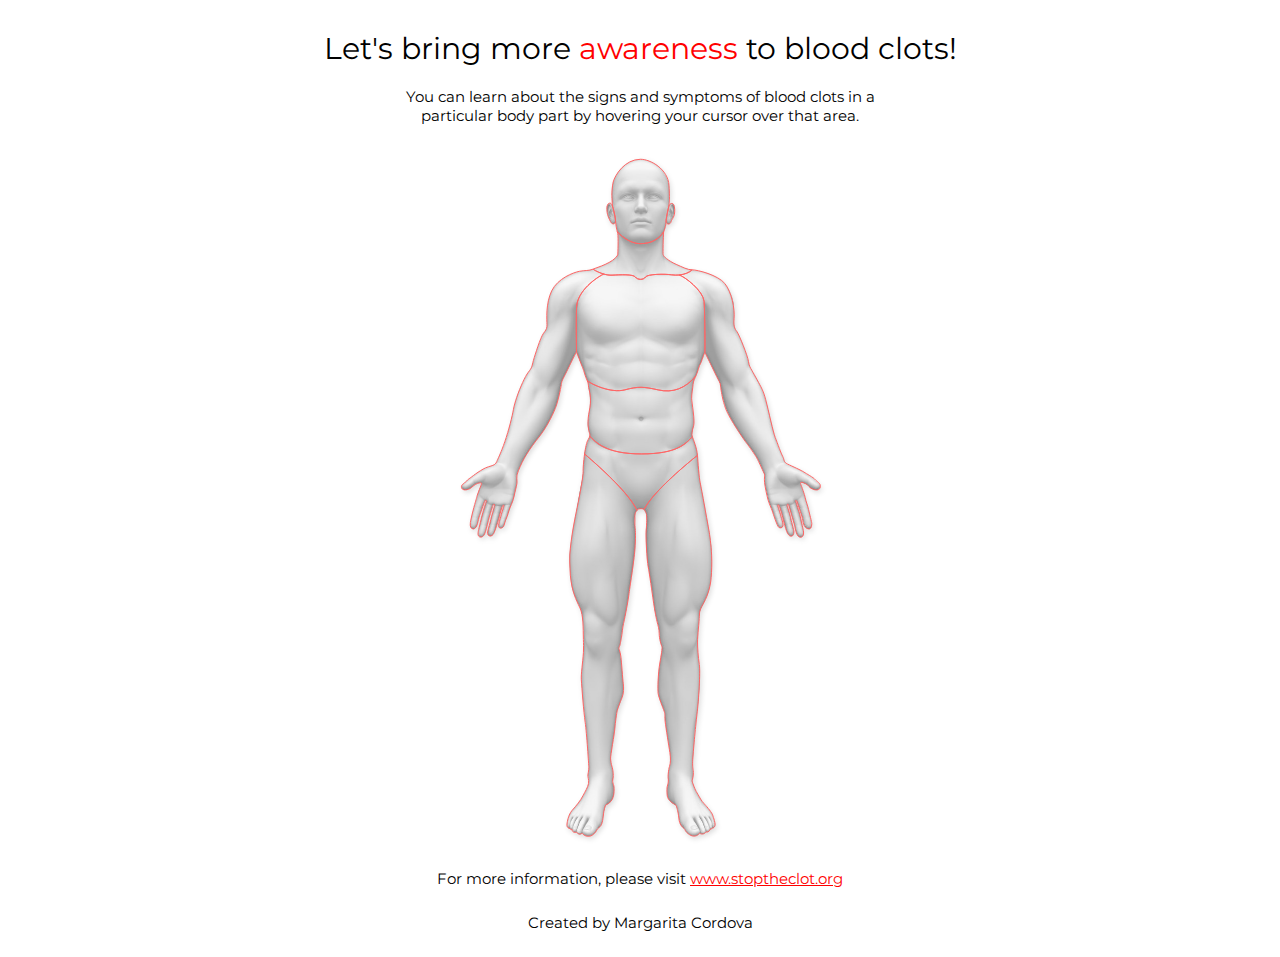
==== index.html @ 04d6c454 "Add files via upload" ====
<!doctype html>
<html lang="en">
<head>
<linK rel="stylesheet" href="stylesheet.css">
<link rel="preconnect" href="https://fonts.googleapis.com">
<link rel="preconnect" href="https://fonts.gstatic.com" crossorigin>
<link href="https://fonts.googleapis.com/css2?family=Montserrat:wght@500&display=swap" rel="stylesheet">
 
<meta charset="UTF-8" />
  <title>Blood Clots Awareness!</title>
  <link href="./anatomy-style.css"  rel="stylesheet" type="text/css"/>
  <script src="./jquery.min.js"></script>
  <script src="./anatomy-config.js"></script>
  <script src="./anatomy-script.js"></script>
</head>

<body>

  <header class="lineUp">Let's bring more <span style="color: red;">awareness</span> to blood clots!</header>
  <p class="instructions">You can learn about the signs and symptoms of blood clots in a <br>particular body part by hovering your cursor over that area.</p>
<span id="tip-basic"></span>
<div id="basic-wrapper" style="opacity:0;"><!-- basic-v2.6 -->
  <div id="basic-basea">
    <svg version="1.1" xmlns="http://www.w3.org/2000/svg" viewBox="0 0 800 1360" xml:space="preserve">
      <image overflow="visible" width="800" height="1360" xlink:href="images/modela.png" ></image>
      <path id="basic_1" class="head" fill="transparent" stroke="#8C8C8C" vector-effect="non-scaling-stroke" d="M456.334,107.667c-1.001,4.667-6.417,27.583-5.709,32.708c0.25,3.375-2.125,13-4.75,18.625c-9.208,14.333-24.041,23-45.708,23C378.5,182,359,162.667,356,158.667c-2.167-6.334-2.666-13.667-3.333-18.834c0-10-4.627-25.305-6.667-33c0.333-3.834-0.333-11.5-0.667-16.167s0.585-19.872,2.5-28.167c3-13,22.333-44.5,53.167-44.5c19,0,53.668,19,55.334,51C458,101,457.001,100.334,456.334,107.667z M337.833,105c-4,4-1.833,17-0.833,20.667s5.833,14.666,7.167,15.833c1.333,1.167,5.167,4.833,8.5-1.667c0-10-4.627-25.305-6.667-33C345,105.001,341.833,101,337.833,105z M450.625,140.375c3.75,6.375,8.875,3.25,10-1.75s7.625-7.875,6.75-23.625s-8.041-11.666-11.041-7.333C455.333,112.334,449.917,135.25,450.625,140.375z"/>
      <path id="basic_2" class="neck" fill="transparent" stroke="#8C8C8C" vector-effect="non-scaling-stroke" d="M345.667,243.167c15.667-0.833,41.167-2.166,45.333,3.667c4.167,5.833,15.834,6,19.667,0c3.833-6,38.028-6.245,50.833-4.333c4.95,0.739,9.833,0.81,14.438,0.363c10.976-1.066,20.373-5.078,25.342-10.017c-8.889,0.081-18.524-5.195-31.03-10.721C454.125,215,445.625,206.25,445,203.5s0.125-34.5,0.875-44.5c-9.208,14.333-24.041,23-45.708,23C378.5,182,359,162.667,356,158.667c2.167,6.333,1.5,29.833,0.75,45.333c-8.5,15.25-40,24-48,27.5c2.042,1.655,10.695,6.598,20.857,9.508C334.793,242.493,340.373,243.448,345.667,243.167z"/>
      <path id="basic_3" class="chest" fill="transparent" stroke="#8C8C8C" vector-effect="non-scaling-stroke" d="M524.5,294c-2.018-20.749-37.75-48.25-48.562-51.137c-4.605,0.447-9.488,0.376-14.438-0.363c-12.805-1.911-47-1.667-50.833,4.333c-3.833,6-15.5,5.833-19.667,0c-4.167-5.833-29.667-4.5-45.333-3.667c-5.294,0.281-10.873-0.674-16.059-2.159c-8.004,3.48-46.033,26.426-52.127,58.308c-0.46,2.402-0.744,4.852-0.814,7.351c-1,35.667,0.003,72.11-0.165,85.722c0.383-0.096,9.665,25.111,12.165,30.778c2.5,5.667,5.083,17.833,8.583,24.583C305.5,455.5,344,473,370.5,466s36.5-6.244,65,0.128c28.5,6.372,52.668-2.794,73.084-27.211c1.25-3.25,4.75-11.75,5.333-15s2.667-6.999,4.084-9.749c1.417-2.75,7.455-21.675,8.005-21.176C526.678,379.65,525.667,306.001,524.5,294z"/>
      <path id="basic_4" class="abdomen" fill="transparent" stroke="#8C8C8C" vector-effect="non-scaling-stroke" d="M435.5,466.128C407,459.756,397,459,370.5,466s-65-10.5-73.25-18.25c3.5,6.75,2,12,3.75,17.75s5,21.334,0.5,41.501c-4.5,20.167-1.667,35.666-0.5,40.166c0.785,3.029,2.326,5.001,1.419,8.814C314,567.5,332.834,590.5,402.917,590.5s86.417-20.498,98.75-33.499c-1.666-4.5-0.501-12,2.499-21.167s-3.499-44.667-3.833-52.833c-0.334-8.166,2.501-21.5,2.751-27.584c0.25-6.084,4.25-13.25,5.5-16.5C488.168,463.334,464,472.5,435.5,466.128z"/>
      <path id="basic_5" class="pelvis" fill="transparent" stroke="#8C8C8C" vector-effect="non-scaling-stroke" d="M501.667,557.001C489.334,570.002,473,590.5,402.917,590.5s-88.917-23-100.498-34.519c-0.44,1.851-1.458,4.137-3.419,7.188c-2.708,4.214-5.009,15.491-6.673,27.332c10.34,9.027,56.211,47.94,84.085,82.636c7.636,9.505,13.921,18.693,17.755,26.864c1-2.167,2.75-2.833,6.833-3.167s5.75,0.834,6.917,1.584c3.8-7.69,10.228-16.519,18.101-25.734c28.214-33.03,74.964-71.046,85.649-79.515C510.667,579.502,503.333,561.501,501.667,557.001z"/>
      <path id="basic_6" class="arm-rt" fill="transparent" stroke="#8C8C8C" vector-effect="non-scaling-stroke" d="M308.75,231.5c-8,3.5-15.5,2-26.75,4.25S240.5,249,228.5,273.5s-9.5,57-9.25,65.75c0.034,1.202,0.012,2.258-0.058,3.222c-0.436,6.049-2.914,8.093-7.442,14.778C206.5,365,196.5,396.5,193,408.5c-0.507,1.738-0.896,3.229-1.221,4.551c-1.918,7.803-1.51,9.506-8.779,18.699c-5.907,7.47-15.794,29.063-22.538,48.927c-2.96,8.722-5.318,17.111-6.462,23.823c-2.028,11.896-8.779,39.212-16.707,62.487c-1.735,5.094-3.563,9.992-5.337,14.495c-5.112,12.975-9.775,22.651-10.456,24.143c-0.886,1.939-1.456,3.337-2.977,4.62c-1.911,1.612-5.326,3.042-12.773,5.13c-1.854,0.519-3.833,1.291-5.874,2.231c-12.688,5.84-27.892,18.435-31.876,21.019c-4.625,3-7.75,8.375-11.875,10.5s-4.125,8.625,0,10.5s9.625,0.125,13-1.5s9.042-8.457,15.5-10.5c3.788-1.198,7.625-1.5,7.625,0.125s-8.5,22.375-9.125,25.5s-3.875,13.875-5.875,21.125s-5.5,21.25-6.75,29.25s0.875,11.75,5.125,12.625s7.875-7.625,8.646-10.625s2.854-12.75,3.979-15.5s6.625-18.75,8-22s2.375-8.625,4.375-7.75s-0.375,5.875-1.75,9.75S91.75,714.875,91,718.75s-5,19.75-5.25,22.5s-1.875,8.75,2.75,10.5s7.75-1.875,9.5-5.625s5.375-17.625,7.375-26.125s5.75-19.5,7.125-24s2.125-8,3.875-7.875s1.5,2.5,0.75,4.75S111,713.5,110,718.5s-4.25,16.125-5.375,20.375s-1.75,9.25,2.5,10.75s6.875-1.5,8.75-4.75s7.875-21.5,9.369-27.125c1.494-5.625,4.756-18.5,6.131-22.375s2.5-5.625,3.625-5.5s0.25,2.625-1.125,7s-5.375,18.5-7.125,25s-2.25,9.625,0,12s7.083-0.541,8.25-2.541s3-11,5.667-16.333c1.676-3.352,3.669-11.246,6.53-19.381c1.691-4.808,4.336-9.699,5.636-13.786c0.352-1.106,0.67-2.172,0.973-3.219c2.707-9.367,3.628-16.586,6.027-25.281c2.667-9.667,0.167-11.667,1-20.167c0.096-0.975,0.344-2.156,0.705-3.482c2.127-7.809,8.37-20.88,13.05-29.598c1.457-2.714,2.764-5.01,3.745-6.587c4.667-7.5,11.917-19.251,24.917-35.251s25.5-39.75,32-55.75c0.255-0.629,0.508-1.285,0.76-1.953c6.154-16.332,11.13-43.69,11.49-47.172c0.245-2.366,0.815-4.26,2.15-7.163c0.711-1.544,1.634-3.368,2.85-5.712c3.5-6.75,23.363-47.953,24.001-48.111c0.168-13.611-0.835-50.055,0.165-85.722c0.07-2.499,0.354-4.949,0.814-7.351c6.094-31.882,44.123-54.828,52.127-58.308C319.445,238.098,310.792,233.155,308.75,231.5z"/>
      <path id="basic_7" class="arm-lt" fill="transparent" stroke="#8C8C8C" vector-effect="non-scaling-stroke" d="M740.25,640.25c-2.75-3.75-17.5-11.5-21.75-14.5c-2.125-1.5-7.938-4.375-14.281-7.375c-6.344-3-13.219-6.125-17.469-8.125c-8.5-4-5.75-8.25-9.5-15c-1.7-3.061-4.019-8.847-6.417-15.19c-2.89-7.643-5.898-16.096-8.083-21.56c-4-10-12.75-51-18.75-74.25c-2.028-7.858-4.954-16.439-9.03-24.074c-4.97-9.31-16.414-30.066-17.72-32.176c-3.25-5.25-5.336-9.194-6.5-17.25c-1.625-11.25-17.875-51.25-22-57.25c-2.265-3.294-4.53-6.027-5.655-11.06c-0.768-3.438-1.004-7.947-0.345-14.44c1.931-19.007-4.875-52.125-17.875-68.5s-53.125-26.75-63.595-26.654c-4.969,4.939-14.366,8.951-25.342,10.017C486.75,245.75,522.482,273.251,524.5,294c1.167,12.001,2.178,85.65,1.506,98.992c0.108,0.098,20.827,42.675,23.494,48.175s7,11.333,7,17.333c0,1.363,1.692,13.781,4.385,25.353c2.187,9.397,5.372,18.235,6.115,20.147c7,18,35.75,60.25,40.375,65.875s16.49,23.007,19.5,28.25c1.544,2.69,5.188,10.48,8.506,17.668c3.15,6.824,6.007,13.104,6.494,13.957c1,1.75-0.875,7.125,0.125,16.25s4.125,23.25,6.375,32.125s7,18.375,8.5,22.875s9.403,29.364,12.625,32c2.75,2.25,7.5,0.75,8.25-2.75s-1.625-10.875-2.5-14.125s-5.625-19.25-6.5-21.75s-2-5.125-0.25-5.125s2.125,2.75,3.25,5.625s5.875,19.5,6.875,24.125s4.5,17,6.25,21.75s5,10,9,9.75s4.875-4.75,5.125-8.375s-5.875-23.5-6.375-27.625s-5.375-19.25-6.125-21.25s-1.375-5,0.625-5.125s2.875,5.625,3.75,8.625s9.75,31.875,10.25,35.5s2.625,14.5,6,17.75c2.744,2.643,5.625,3.875,8.625,0.875s2.25-10,0.875-15.25s-4.625-21.125-5.5-25s-6.375-20.875-7.25-24s-2.125-5.375-1.125-5.75s2.25,1.125,3.5,5.25s6.625,20.5,8.375,25.5s1.5,11.625,4.125,17.375s7,7.625,10.625,7.125s4.277-7.391,4.375-10.125c0.098-2.734-4.75-20.5-6.25-27.375s-5.25-16.625-6.5-23s-7.375-23.375-8.625-26s-0.625-4.75,2.5-3.875s9.25,2.625,13,7.625s10.875,6.75,13.375,7s8.5,0.375,9.25-6.375S743,644,740.25,640.25z"/>
      <path id="basic_8" class="leg-rt" fill="transparent" stroke="#8C8C8C" vector-effect="non-scaling-stroke" d="M390.083,712.333c-0.25-8.667,3.083-10.166,4.083-12.333c-3.834-8.171-10.12-17.359-17.755-26.864c-27.874-34.696-73.744-73.608-84.084-82.636c-2.021,14.389-3.102,29.611-2.827,34c0.5,8-6.5,46-11.5,70c-3.981,19.107-12.131,56.915-14.375,92.477c-0.575,9.106,0.172,18.063,0.375,26.523c0.845,35.061,9.541,55.489,16.139,69.427c1.212,2.56,2.353,4.901,3.361,7.073c6.5,14,6,37.5,6.5,61c0.078,3.657,0.262,7.679,0.348,11.921c0.085,4.202,0.072,8.622-0.239,13.122c-1.393,20.15-4.799,41.913-4.109,52.957c1,16,4.5,62,7.5,83s6.875,83,7.125,87.5c0.06,1.082,0.008,2.26-0.107,3.478c-0.363,3.847-1.388,8.108-1.768,11.147c-0.5,4,2.125,8.625,1.375,15.875c-0.034,0.332-0.091,0.67-0.146,1.008c-1.15,7.047-6.68,15.393-10.854,23.742c-4.375,8.75-13,19.375-21,28.25c-2.286,2.536-4.111,5.777-5.548,9.185c-3.593,8.519-4.755,18.083-4.577,20.315c0.25,3.125,3.125,5.875,6.125,5.5c0,1.125,1,2.875,4.25,2.5c0.25,2,0,6.25,8.25,5c4,4.875,7.875,4.625,10.75,1.75c5.292,6.314,10.383,6.492,15.75,5.809c4.375-0.558,11.125-7.809,12.25-10.559s2.25-3.875,5.875-6.75c1.972-1.563,3.795-4.086,5.156-8.824c0.683-2.376,1.247-5.519,1.657-8.232c0.275-1.824,0.481-3.456,0.604-4.525c0.667-5.833,0.667-10.834,4.5-21.334c8.667-3.667,14-10.333,15.5-18.833c0.113-0.642,0.215-1.28,0.311-1.918c1.177-7.814,1.064-15.23-0.477-19.082c-1.667-4.166-2.167-7.167-0.833-12.5s-0.667-18.667-1.833-21.834c-0.178-0.482-0.368-1.097-0.562-1.79c-1.079-3.858-2.297-10.522-2.438-15.043c-0.167-5.333,7.5-47.167,8.333-58.333s3.667-29.5,4.333-33.333s5.75-17.168,9.5-25.918s3.5-20,2.5-27.25s-3.75-45.75-4.5-51.375s-2.25-13.125-3.5-15.125c-0.615-0.984-0.563-2.333-0.248-3.642c0.325-1.35,0.929-2.658,1.373-3.483c0.875-1.625,2.125-10.625,3.375-16.625s2-18.5,4-26.75c0.175-0.721,0.386-1.643,0.623-2.715c2.478-11.204,8.03-39.965,9.627-52.285c1.75-13.5,10.083-66.333,11.815-88.167c1.732-21.834,1.269-38.833,0.435-43.166S390.333,721,390.083,712.333z"/>
      <path id="basic_9" class="leg-lt" fill="transparent" stroke="#8C8C8C" vector-effect="non-scaling-stroke" d="M541.166,1292.167c-1.167-4.167-9.666-14.833-16.333-21.833s-7.833-11.333-12.5-18.667S505,1237,503,1231.5s-2.25-5.75-1-9.25s2.25-12,1.5-16.25s-1.75-10-1-22.25s5-60.25,8.25-87.75s6.75-82,4.5-96.5s-3.5-32-3.5-43.5s3.25-39.334,3.584-50.334c0.334-11,1.333-13,7-23s13.999-27.333,15.999-52.333c0.874-10.926,1.602-27.168,0.824-43.078c-1.002-20.493-3.844-40.436-5.157-47.754c-2.333-13-14.834-82.834-17-92.667s-4.333-40-5.333-53.666c-10.686,8.469-57.436,46.484-85.649,79.515c-7.872,9.216-14.301,18.044-18.101,25.734c1.167,0.75,3.083,5.083,4.333,8.083s1,20.75-0.25,31.5s1.5,59.75,3.75,71s8.417,55.334,10.084,67.001s5.166,31.5,7.166,39.833s4.333,14.167,4.333,24s4,22.167,5.167,25s-1.25,16.416-4.25,33.916s-4.083,48.751-3.083,56.751s9.667,28.833,11.833,35s0.667,8.833,2,20.833s7.167,47.334,9,59s1.5,21-0.667,27.167s-3.166,21-2.666,22.667s0.833,9.333-1,13.499s-1.667,13.334-0.667,21.5s12,15,15,16.5s3,4.167,3.833,7s2.834,10.667,3.834,21s6.25,15.749,8.666,17.666s2.834,3,3.667,4.667s3.417,6.083,11.167,9.75s14.999-1.167,16.749-4.75c4.5,4.5,11.084,0.416,12.25-2.084c4.916,1.416,7.834-3.25,7.917-5.166c1.583,0.334,3.584-1.082,4.25-2.582c0.833,0.334,2.5,0.666,5-3.334S542.333,1296.334,541.166,1292.167z"/>
    </svg>
    <p class="footer">For more information, please visit <a href="http://www.stoptheclot.org" target="_blank">www.stoptheclot.org</a></p>
    <p class="instructions">Created by Margarita Cordova</p>
  </div><!-- basic-basea-->
</div><!-- basic-wrapper-->
<div class="clear"></div>
</body>
</html>
---- stylesheet.css ----
header{
    font-size: 30px;
    text-align: center;
    font-family: 'Montserrat', sans-serif;
    margin-top: 30px;
    margin-bottom: 20px;
}

.instructions{
    font-size: 15px;
    text-align: center;
    font-family: 'Montserrat', sans-serif;
    margin-bottom: 25px;
}

.footer{
    font-size: 15px;
    text-align: center;
    font-family: 'Montserrat', sans-serif;
    margin-top: 15px;
    margin-bottom: 25px;
}

a {
    color: red;
  }
/* lineup class and keyframes */
.lineUp {
    animation: 2s anim-lineUp ease-out;
  }
  @keyframes anim-lineUp {
    0% {
      opacity: 0;
      transform: translateY(80%);
    }
    20% {
      opacity: 0;
    }
    50% {
      opacity: 1;
      transform: translateY(0%);
    }
    100% {
      opacity: 1;
      transform: translateY(0%);
    }
  }
.hover{
    font-family: 'Montserrat', sans-serif;
}
---- anatomy-style.css ----
#basic-wrapper {
    max-width: 1920px;
    margin: 0 auto;
    padding: 0 0;
    background-color: transparent;
    min-width: 220px;
    -webkit-touch-callout: none;
    -webkit-user-select: none;
    -khtml-user-select: none;
    -moz-user-select: none;
    -ms-user-select: none;
    user-select: none; 
}
#basic-wrapper svg {
    max-height: 100%;
    width: 100%;
    margin: 0;
}
#tip-basic {
    font: 14px/16px Trebuchet MS, Helvetica, Arial, sans-serif;
    display: none;
    max-width: 40%;
    padding: 5px;
    visibility: visible;
    border: 1px solid #404040;
    color: #404040;
    z-index: 1000;
    float: left;
    position: absolute;
    background: rgba(265, 265, 265, 0.9);
    word-break: keep-all;
        box-shadow:1px 2px 4px rgba(0, 0, 0, 0.5);
    -moz-box-shadow:1px 2px 4px rgba(0, 0, 0, 0.5);
    -webkit-box-shadow:1px 2px 4px rgba(0, 0, 0, 0.5);
}
#tip-basic:empty {
    padding: 0;
    visibility: hidden;
}
#tip-basic p {
    margin: 0!important;
    color: #404040!important;
}
#tip-basic img {
    float: left;
    padding: 3px;
    max-width: 100%;
}
@media screen and (max-width: 320px){
    #basic-wrapper svg {
        height:530px;
    }
    #tip-basic {
        max-width: 40%;
    }
    #tip-basic img {
        max-width: 95%;
    }
}
@media screen and (max-width: 400px) and (min-width: 321px) {
    #basic-wrapper svg {
        height:560px;
    }
}
@media screen and (max-width: 480px) and (min-width: 401px) {
    #basic-wrapper svg {
        height:600px;
    }
}
@media screen and (max-width: 568px) and (min-width: 481px) {
    #basic-wrapper svg {
        height:640px;
    }
}
@media screen and (max-width: 685px) and (min-width: 569px) {
    #basic-wrapper svg {
        height:680px;
    }
}
@media screen and (max-width: 767px) and (min-width: 686px) {
    #basic-wrapper svg {
        height:690px;
    }
}
@media screen and (min-width: 768px) {
    #basic-wrapper svg {
        height:700px;
    }
}
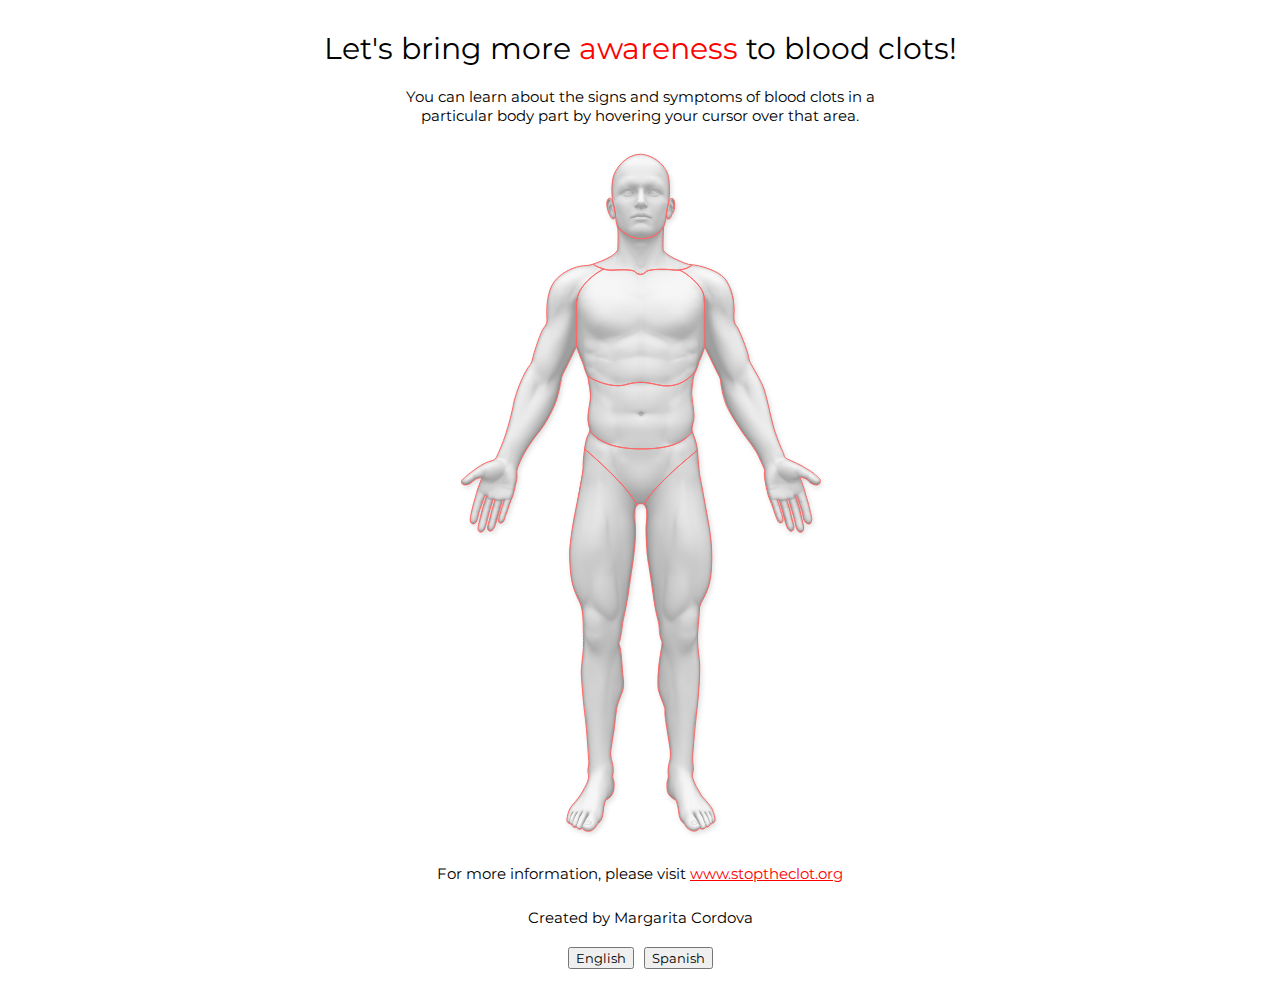
==== commit 37a46634: "Add files via upload" ====
--- a/index.html
+++ b/index.html
@@ -35,6 +35,10 @@
     </svg>
     <p class="footer">For more information, please visit <a href="http://www.stoptheclot.org" target="_blank">www.stoptheclot.org</a></p>
     <p class="instructions">Created by Margarita Cordova</p>
+    <div class="buttonContainer">
+      <a href="index.html"><button type="button" class="languageButton">English</button></a>
+      <a href="spanishPage.html"><button type="button" class="languageButton noMargin">Spanish</button></a>
+    </div>
   </div><!-- basic-basea-->
 </div><!-- basic-wrapper-->
 <div class="clear"></div>
--- a/stylesheet.css
+++ b/stylesheet.css
@@ -10,7 +10,7 @@
     font-size: 15px;
     text-align: center;
     font-family: 'Montserrat', sans-serif;
-    margin-bottom: 25px;
+    margin-bottom: 20px;
 }
 
 .footer{
@@ -47,4 +47,21 @@
   }
 .hover{
     font-family: 'Montserrat', sans-serif;
+}
+
+.buttonContainer {
+  margin-top: 3px;
+  display: flex;
+  justify-content: center;
+  align-items: center;
+  margin-bottom: 20px;
+}
+.languageButton {
+  font-family: 'Montserrat', sans-serif;
+  display: inline-block;
+  margin: 0;
+  margin-right: 10px;
+}
+.noMargin {
+  margin-right: 0;
 }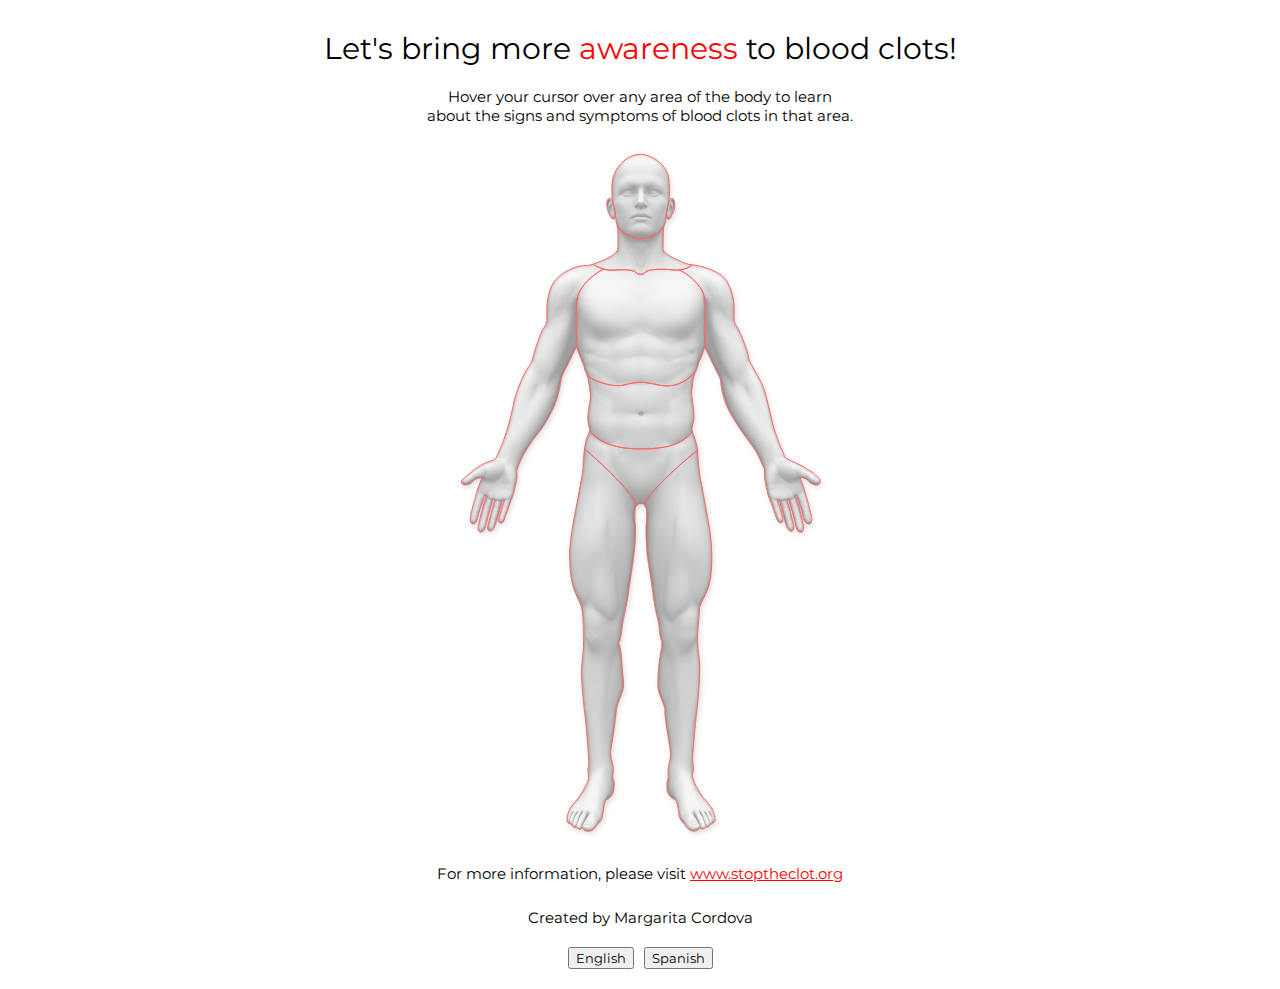
==== commit c805ac1a: "Update index.html" ====
--- a/index.html
+++ b/index.html
@@ -17,7 +17,7 @@
 <body>
 
   <header class="lineUp">Let's bring more <span style="color: red;">awareness</span> to blood clots!</header>
-  <p class="instructions">You can learn about the signs and symptoms of blood clots in a <br>particular body part by hovering your cursor over that area.</p>
+  <p class="instructions">Hover your cursor over any area of the body to learn <br> about the signs and symptoms of blood clots in that area. </p>
 <span id="tip-basic"></span>
 <div id="basic-wrapper" style="opacity:0;"><!-- basic-v2.6 -->
   <div id="basic-basea">
@@ -43,4 +43,4 @@
 </div><!-- basic-wrapper-->
 <div class="clear"></div>
 </body>
-</html>+</html>
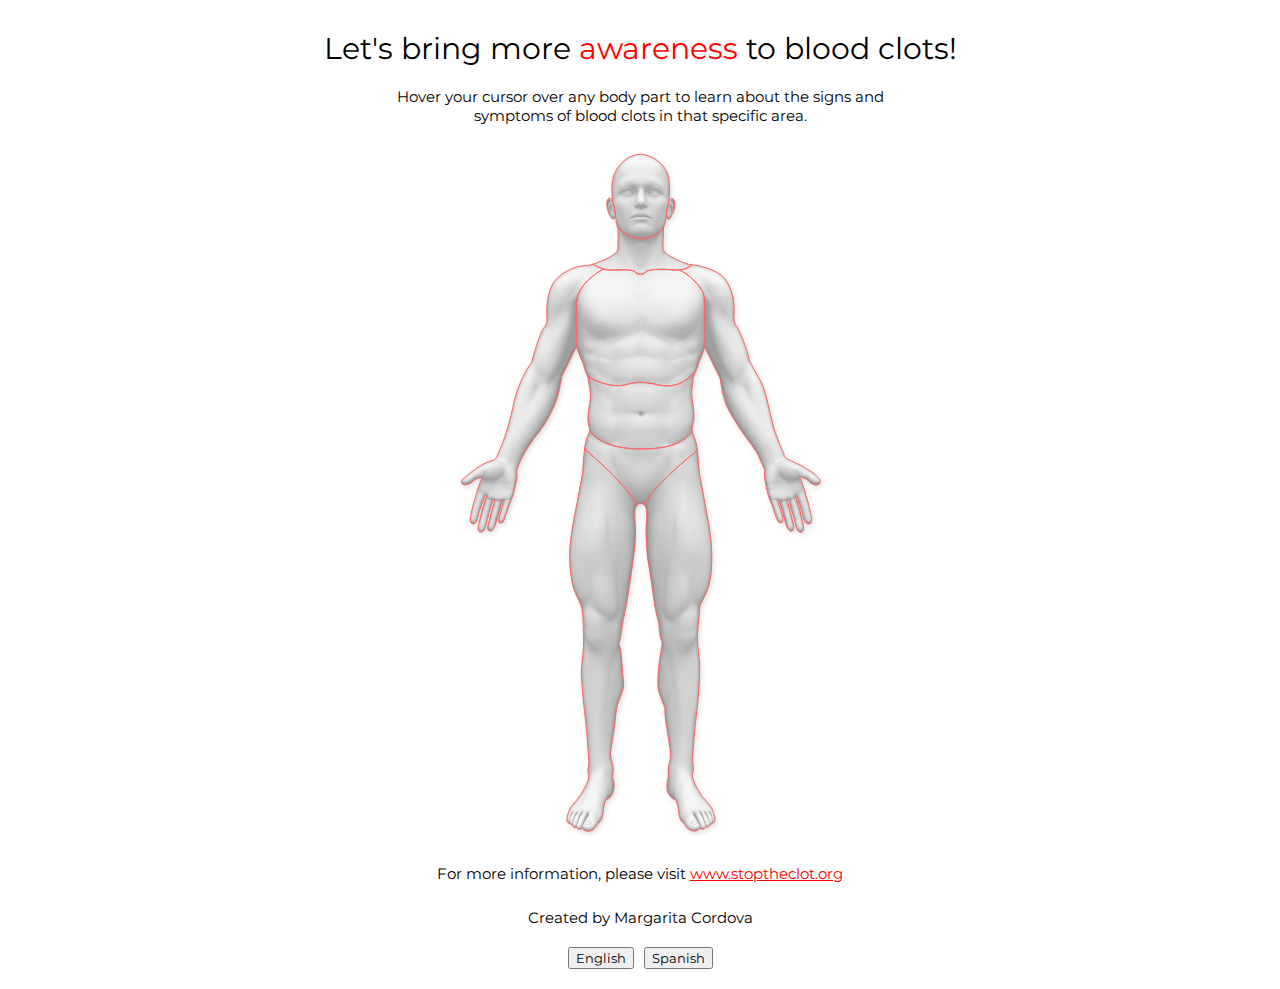
==== commit 9fa72668: "Update index.html" ====
--- a/index.html
+++ b/index.html
@@ -17,7 +17,7 @@
 <body>
 
   <header class="lineUp">Let's bring more <span style="color: red;">awareness</span> to blood clots!</header>
-  <p class="instructions">Hover your cursor over any area of the body to learn <br> about the signs and symptoms of blood clots in that area. </p>
+  <p class="instructions">Hover your cursor over any body part to learn about the signs and <br> symptoms of blood clots in that specific area. </p>
 <span id="tip-basic"></span>
 <div id="basic-wrapper" style="opacity:0;"><!-- basic-v2.6 -->
   <div id="basic-basea">
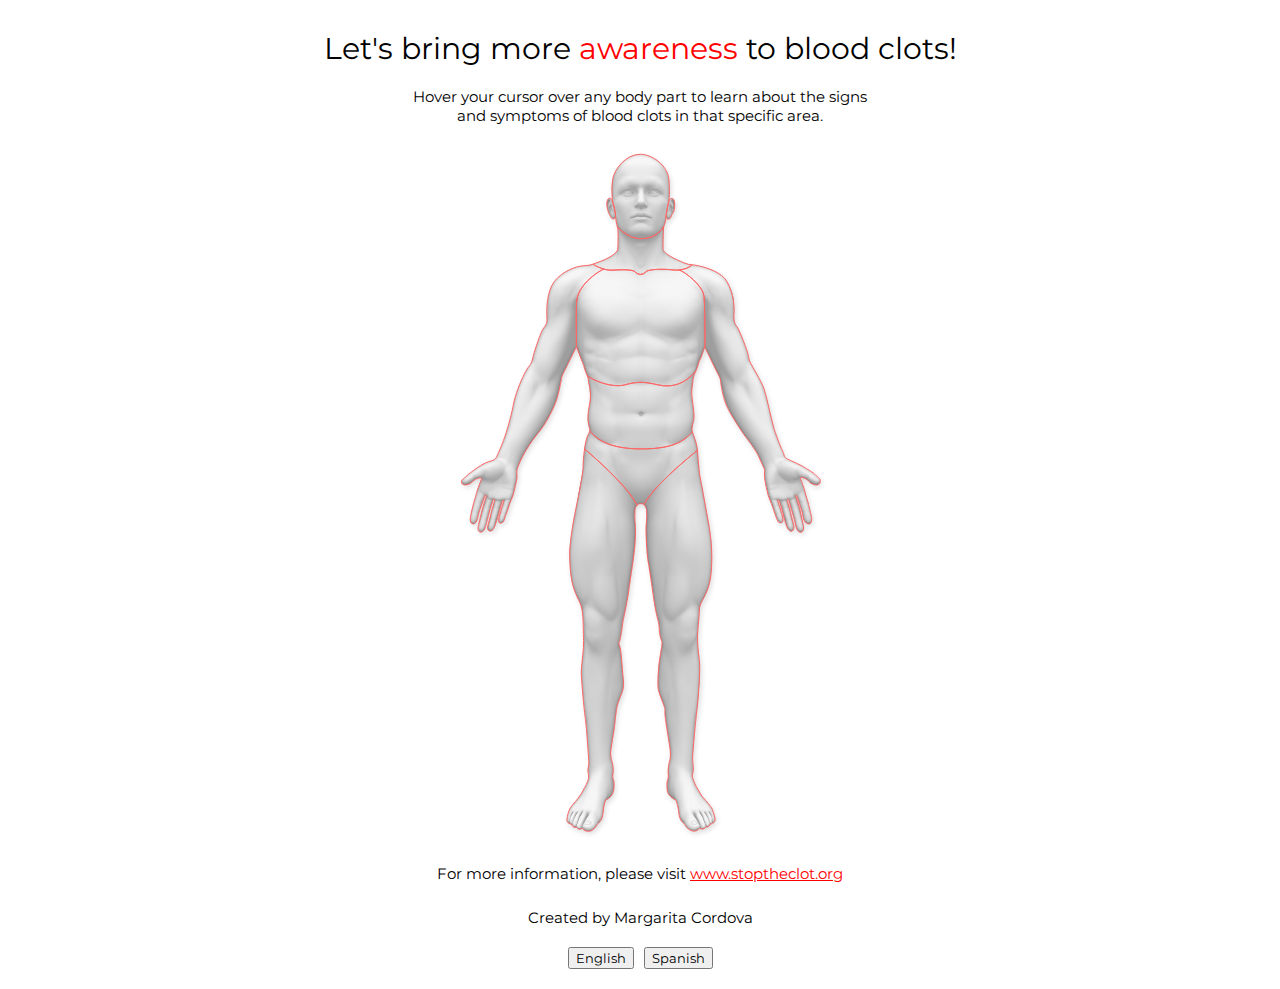
==== commit bd1a3aed: "Update index.html" ====
--- a/index.html
+++ b/index.html
@@ -17,7 +17,7 @@
 <body>
 
   <header class="lineUp">Let's bring more <span style="color: red;">awareness</span> to blood clots!</header>
-  <p class="instructions">Hover your cursor over any body part to learn about the signs and <br> symptoms of blood clots in that specific area. </p>
+  <p class="instructions">Hover your cursor over any body part to learn about the signs <br> and symptoms of blood clots in that specific area. </p>
 <span id="tip-basic"></span>
 <div id="basic-wrapper" style="opacity:0;"><!-- basic-v2.6 -->
   <div id="basic-basea">
